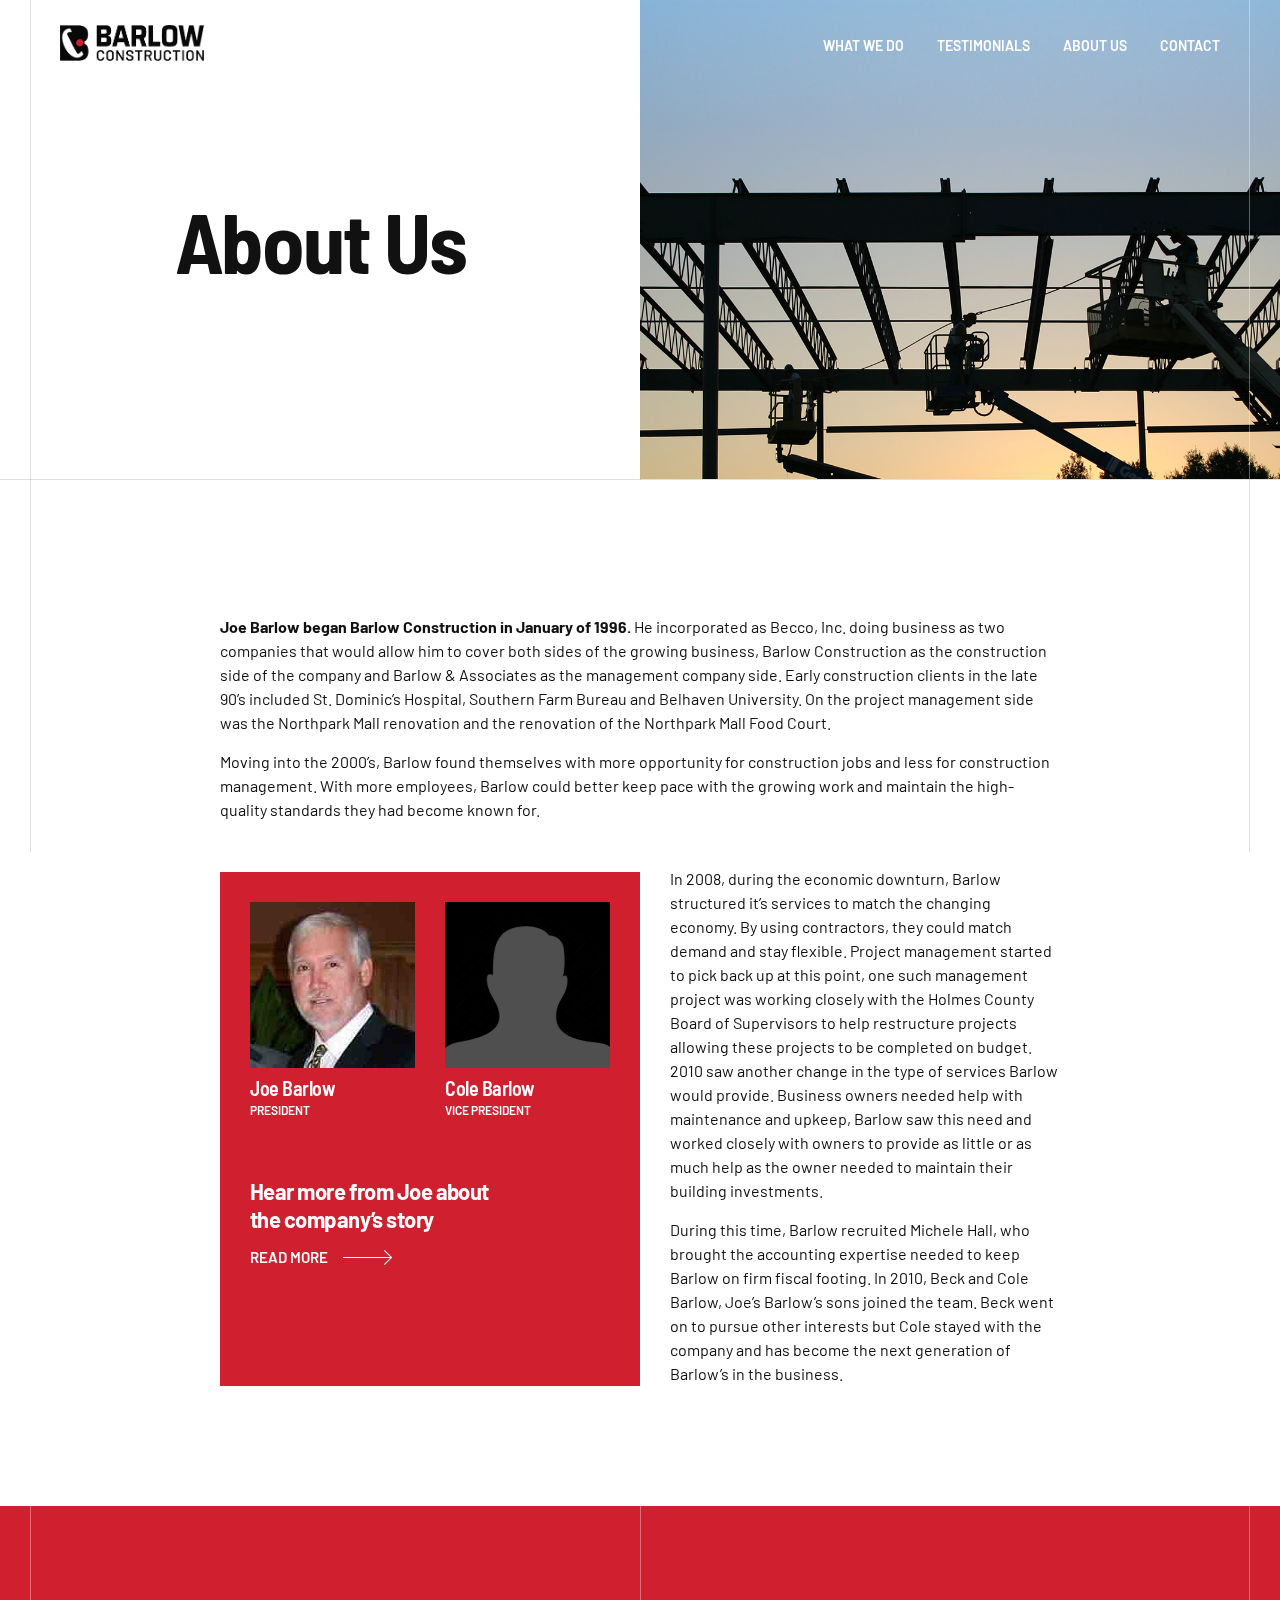
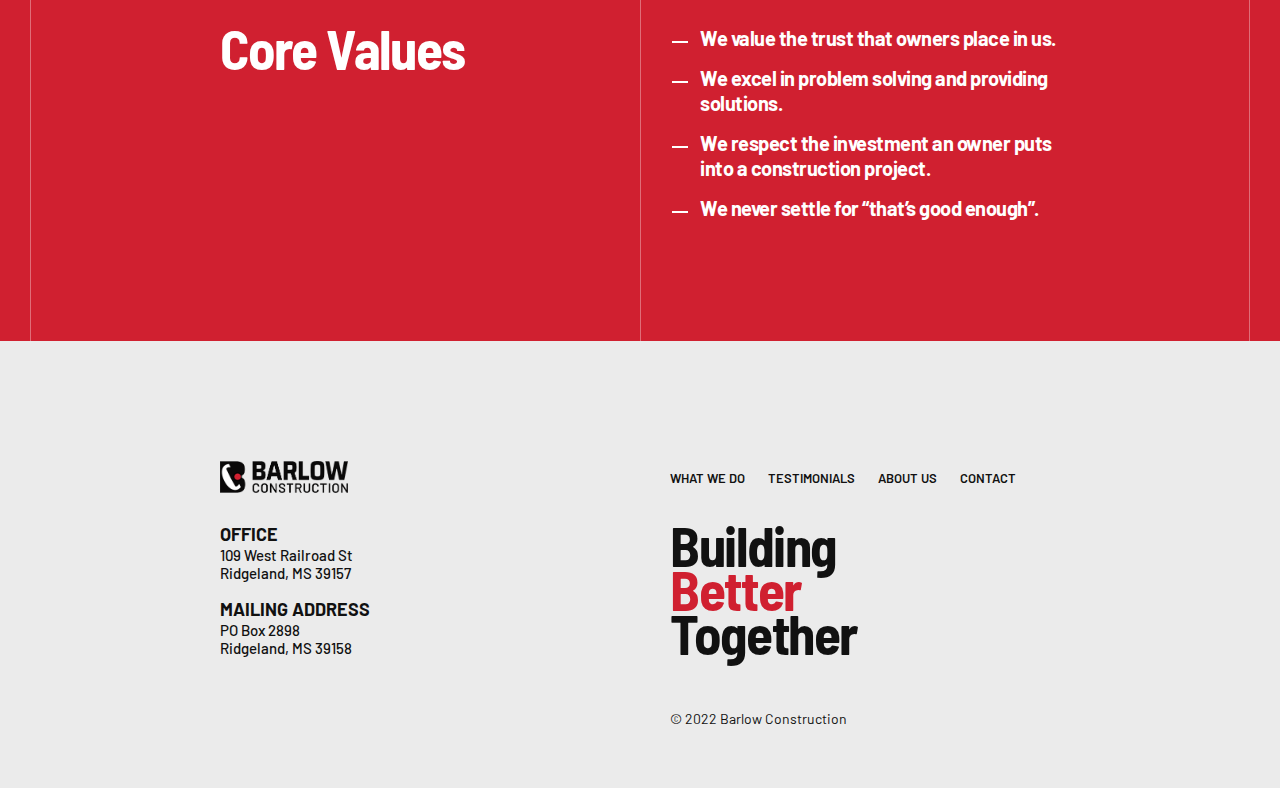
==== about-us.html @ 6a7672b7 "interior pages" ====
<!DOCTYPE html>
<html lang="en">
<head>
  <meta charset="UTF-8">
  <meta http-equiv="X-UA-Compatible" content="IE=edge">
  <meta name="viewport" content="width=device-width, initial-scale=1.0">
  <title>Barlow Construction | What We Do</title>

  <link href="https://fonts.googleapis.com/css2?family=Barlow+Semi+Condensed:wght@700&family=Barlow:wght@300;400;500;600;700&display=swap" rel="stylesheet">
  <link rel="stylesheet" href="css/slick.css">
  <link rel="stylesheet" href="css/main.css">

</head>
<body>

  <header>
    <div class="header_inner flex--vertical">
      <div class="logo"><img src="images/barlow-logo.png" height="36" alt=""></div>
      <nav class="header_nav flex--vertical flex--end">
        <ul>
          <li><a href="">What We Do</a></li>
          <li><a href="testimonials-1.html">Testimonials</a></li>
          <li><a href="">About Us</a></li>
          <li><a href="">Contact</a></li>
        </ul>
        <div class="grid-line_left-white"></div>
        <div class="grid-line_right-white"></div>
      </nav>
      <div class="nav-btn"><span></span><span></span><span></span></div>
    </div>
  </header>

  <main>
    <div class="page-hero flex-row--2">
      <div class="flex--all">
        <div class="page-hero_text">
          <h1 class="heading--1">About Us</h1>
        </div>
      </div>
      <div class="page-hero_image img--fit">
        <div class="grid-line_right-white"></div>
        <img src="img/about-us-hero.jpg" alt="">
      </div>
    </div>
    <div class="page-about">
      <div class="container--sm">
        <div class="page-about_inner">
          <p><strong>Joe Barlow began Barlow Construction in January of 1996.</strong> He incorporated as Becco, Inc. doing business as two companies that would allow him to cover both sides of the growing business, Barlow Construction as the construction side of the company and Barlow & Associates as the management company side. Early construction clients in the late 90’s included St. Dominic’s Hospital, Southern Farm Bureau and Belhaven University. On the project management side was the Northpark Mall renovation and the renovation of the Northpark Mall Food Court.</p>
          <p>Moving into the 2000’s, Barlow found themselves with more opportunity for construction jobs and less for construction management. With more employees, Barlow could better keep pace with the growing work and maintain the high-quality standards they had become known for.</p>
        </div>
      </div>
      <div class="page-about_continued">
        <div class="container--sm flex-row--2">
          <div class="page-about_left">
            <div class="flex-row--2 flex--has-gap">
              <div class="page-about_team-member">
                <img src="img/joe-thumb.jpg">
                <h2 class="heading--4 clr--white">Joe Barlow</h2>
                <h3 class="sub-heading--3 clr--white">President</h3>
              </div>
              <div class="page-about_team-member">
                <img src="img/cole-thumb.jpg">
                <h2 class="heading--4 clr--white">Cole Barlow</h2>
                <h3 class="sub-heading--3 clr--white">Vice President</h3>
              </div>
            </div>
            <div class="page-about_link">
              <h4 class="display--2 clr--white">Hear more from Joe about the company’s story</h4>
              <a href="" class="sub-heading--2 clr--white flex--vertical">
              Read more <img src="images/arrow-right.png" height="15" alt="">
            </a>
            </div>
          </div>
          <div class="page-about_right">
            <p>In 2008, during the economic downturn, Barlow structured it’s services to match the changing economy. By using contractors, they could match demand and stay flexible. Project management started to pick back up at this point, one such management project was working closely with the Holmes County Board of Supervisors to help restructure projects allowing these projects to be completed on budget. 2010 saw another change in the type of services Barlow would provide. Business owners needed help with maintenance and upkeep, Barlow saw this need and worked closely with owners to provide as little or as much help as the owner needed to maintain their building investments.</p>
            <p>During this time, Barlow recruited Michele Hall, who brought the accounting expertise needed to keep Barlow on firm fiscal footing. In 2010, Beck and Cole Barlow, Joe’s Barlow’s sons joined the team. Beck went on to pursue other interests but Cole stayed with the company and has become the next generation of Barlow’s in the business.</p>
          </div>
        </div>
      </div>
    </div>
    <div class="page-about_values">
      <div class="grid-line_left-white"></div>
      <div class="grid-line_middle-white"></div>
      <div class="grid-line_right-white"></div>
      <div class="container--sm flex-row--2">
        <div class="page-about_values-left">
          <h2 class="heading--2 clr--white">Core Values</h2>
        </div>
        <div class="page-about_values-right">
          <ul class="large-bullets clr--white">
            <li>We value the trust that owners place in us.</li>
            <li>We excel in problem solving and providing solutions.</li>
            <li>We respect the investment an owner puts into a construction project.</li>
            <li>We never settle for “that’s good enough”.</li>
          </ul>
        </div>
        
      </div>
      
    </div>

    
  </main>

  <footer class="footer-short">
    <div class="container--sm flex-row--2">
      <div class="footer_left">
        <div class="footer_logo mb--3"><img src="images/barlow-logo.png" height="32" alt=""></div>
        <div class="footer_contact">
          <div class="mb--1">
            <h2 class="sub-heading--1"><strong>Office</strong></h2><br>
            109 West Railroad St<br>
            Ridgeland, MS 39157
          </div>
          <div>
            <h2 class="sub-heading--1"><strong>Mailing Address</strong></h2><br>
            PO Box 2898<br>
            Ridgeland, MS 39158
          </div>
        </div>
      </div>
      <div class="footer_right">
        <nav class="footer_nav flex--vertical mb--3">
          <ul>
            <li><a href="">What We Do</a></li>
            <li><a href="">Testimonials</a></li>
            <li><a href="">About Us</a></li>
            <li><a href="">Contact</a></li>
          </ul>
        </nav>
        <h3 class="heading--2 mb--2">Building<br><span class="clr--red">Better</span><br>Together</h3>
        <div class="copyright">&copy; 2022 Barlow Construction</div>
      </div>
    </div>
  </footer>

  <div class="grid-line_left"></div>
  <div class="grid-line_middle"></div>
  <div class="grid-line_right"></div>

  <script src="https://code.jquery.com/jquery-1.9.1.js"></script>
  <script src="js/slick.min.js"></script>
  <script src="js/main.js"></script>

</body>
</html>
---- css/main.css ----
@charset "UTF-8";
/* easeOutBack */
/* ––––––––––––––––––––––––––––––––––
RESET
–––––––––––––––––––––––––––––––––––*/
*:where(:not(iframe, canvas, img, svg, video):not(svg *)) {
  all: unset;
  display: revert;
}

*,
*::before,
*::after {
  box-sizing: border-box;
}

ol, ul {
  list-style: none;
}

table {
  border-collapse: collapse;
}

textarea {
  white-space: revert;
}

/* ––––––––––––––––––––––––––––––––––
COLORS
–––––––––––––––––––––––––––––––––––*/
:root {
  --primary: #111;
  --white: #fff;
  --red: #d02030;
}

.clr--white {
  color: var(--white);
}

.clr--red {
  color: var(--red);
}

body {
  color: var(--primary);
}

/* ––––––––––––––––––––––––––––––––––
TYPE
–––––––––––––––––––––––––––––––––––*/
html {
  font-size: 62.5%;
  font-family: "Barlow", sans-serif;
  text-rendering: optimizeLegibility;
  -webkit-font-smoothing: antialiased;
  -moz-osx-font-smoothing: grayscale;
  -webkit-text-size-adjust: 100%;
  -ms-text-size-adjust: 100%;
}

:root {
  --fs-base: 1.5rem;
}

body {
  font-size: var(--fs-base);
  font-weight: 500;
  line-height: 1.25;
}

p {
  font-size: 1.6rem;
  line-height: 1.5;
  font-weight: 400;
  margin-top: 15px;
}

.heading--1 {
  font-family: "Barlow Semi Condensed";
  font-size: 6.5rem;
  letter-spacing: -0.025em;
  font-weight: bold;
  line-height: 0.8;
}

.heading--2 {
  font-family: "Barlow Semi Condensed";
  font-size: 4rem;
  letter-spacing: -0.025em;
  font-weight: bold;
  line-height: 0.8;
}

.heading--3 {
  font-family: "Barlow Semi Condensed";
  font-size: 3.5rem;
  letter-spacing: -0.025em;
  font-weight: bold;
  line-height: 0.8;
}

.heading--4 {
  font-family: "Barlow Semi Condensed";
  font-size: 2rem;
  letter-spacing: -0.025em;
  font-weight: 600;
  line-height: 1;
}

.sub-heading--1 {
  display: inline-block;
  font-size: 1.3rem;
  font-weight: 600;
  text-transform: uppercase;
}

.sub-heading--2 {
  display: inline-block;
  font-size: 1.3rem;
  font-weight: 600;
  text-transform: uppercase;
}

.sub-heading--3 {
  display: inline-block;
  font-size: 1.2rem;
  font-weight: 600;
  text-transform: uppercase;
}

.display--1 {
  font-size: 2.2rem;
  letter-spacing: -0.025em;
  font-weight: 700;
}

.display--2 {
  font-size: 2.2rem;
  letter-spacing: -0.025em;
  font-weight: 700;
}

@media screen and (min-width: 48em) {
  .sub-heading--1 {
    display: inline-block;
    font-size: 1.8rem;
    font-weight: 600;
    text-transform: uppercase;
  }

  .sub-heading--2 {
    display: inline-block;
    font-size: 1.5rem;
    font-weight: 600;
    text-transform: uppercase;
  }
}
@media screen and (min-width: 80em) {
  .heading--1 {
    font-size: 8.5rem;
  }

  .heading--2 {
    font-size: 5.5rem;
  }

  .display--1 {
    font-size: 3rem;
    letter-spacing: -0.025em;
    font-weight: 700;
  }
}
strong {
  font-weight: 700;
}

.nested-bullets {
  margin-top: 20px;
}
.nested-bullets li {
  position: relative;
  font-size: 2rem;
  font-weight: 700;
  letter-spacing: -0.025em;
  margin-top: 10px;
  margin-left: 30px;
}
.nested-bullets li:first-child {
  margin-top: 5px;
}
.nested-bullets li:before {
  position: absolute;
  display: block;
  content: "";
  top: 15px;
  left: -28px;
  width: 16px;
  height: 2px;
  background: var(--red);
}
.nested-bullets li ul {
  margin-top: 10px;
  margin-bottom: 20px;
}
.nested-bullets li ul li {
  font-size: 1.8rem;
  font-weight: 500;
  letter-spacing: -0.025em;
  margin-top: 10px;
  margin-left: 0;
}
.nested-bullets li ul li:before {
  top: 12px;
  left: -22px;
  width: 10px;
}

@media screen and (min-width: 48em) {
  .nested-bullets {
    margin-top: 0;
  }
  .nested-bullets li {
    font-size: 2.2rem;
    margin-top: 10px;
    margin-left: 25px;
  }
  .nested-bullets li ul {
    margin-top: 10px;
    margin-bottom: 20px;
  }
  .nested-bullets li ul li {
    font-size: 1.8rem;
    margin-top: 10px;
  }
}
.large-bullets {
  margin-left: 30px;
}
.large-bullets li {
  position: relative;
  font-size: 2rem;
  font-weight: 700;
  letter-spacing: -0.025em;
  margin-top: 15px;
  margin-left: 30px;
}
.large-bullets li:first-child {
  margin-top: 0px;
}
.large-bullets li:before {
  position: absolute;
  display: block;
  content: "";
  top: 15px;
  left: -28px;
  width: 16px;
  height: 2px;
  background: white;
}

/* ————————————————————–––––––
PADDING
————————————————————––––––– */
.mb--1 {
  margin-bottom: 1em;
}

.mb--2 {
  margin-bottom: 1em;
}

.mb--3 {
  margin-bottom: 2em;
}

/* ————————————————————–––––––
Container
————————————————————––––––– */
.container {
  width: min(100%, 1380px);
  margin: 0 auto;
  padding: 0 20px;
}

.container--sm {
  width: min(100%, 960px);
  margin: 0 auto;
  padding: 0 20px;
}

@media screen and (min-width: 48em) {
  .container, .container--sm {
    padding: 0 60px;
  }
}
/* ————————————————————–––––––
Flex
————————————————————––––––– */
:root {
  --gap:30px;
}

@media screen and (min-width: 48em) {
  :root {
    --gap:60px;
  }
}
[class^=flex], [class*=flex] {
  display: flex;
}

.flex--all {
  justify-content: center;
  align-items: center;
}

.flex--vertical {
  align-items: center;
}

.flex--horizontal {
  justify-content: center;
}

.flex--between {
  justify-content: space-between;
}

.flex--end {
  justify-content: flex-end;
}

.flex--reverse {
  flex-direction: row-reverse;
}

.flex--has-gap {
  gap: var(--gap);
}

[class^=flex-row], [class*=flex-row] {
  display: flex;
  flex-direction: column;
}

@media screen and (min-width: 48em) {
  [class^=flex-row], [class*=flex-row] {
    flex-direction: row;
  }
}
.flex-row > * {
  flex-basis: 100%;
}

.flex-row--2 > * {
  flex-basis: 50%;
}

.flex-row--3 > * {
  flex-basis: 33.333333%;
}

.flex-row--4 > * {
  flex-basis: 25%;
}

.flex-row--5 > * {
  flex-basis: 20%;
}

/* ————————————————————–––––––
Image size
————————————————————––––––– */
.img--full img {
  display: block;
  width: 100%;
  height: auto;
}

.img--fit img, .img--fit video {
  display: block;
  top: 0;
  left: 0;
  width: 100%;
  height: 100%;
  object-fit: cover;
}

.vid--full video {
  width: 100%;
  height: auto;
}

.vid--fit video {
  top: 0;
  left: 0;
  width: 100%;
  height: 100%;
  object-fit: cover;
}

/*# sourceMappingURL=bones.scss.map */
main {
  z-index: 1;
  position: relative;
}

header {
  z-index: 999;
  position: absolute;
  top: 0;
  left: 0;
  width: 100%;
  padding: 0 20px;
}
header .header_inner {
  height: 90px;
}
header .header_nav {
  display: none;
  z-index: 888;
  position: fixed;
  bottom: 0;
  right: 0;
  width: 100%;
  height: calc(100vh - 90px);
  padding: 30px 20px;
  background: #52667b url("../images/mobile-nav-hero.jpg") no-repeat bottom center;
  background-size: 100% auto;
}
header .header_nav li {
  display: block;
  margin-bottom: 20px;
  margin-right: 30px;
}
header .header_nav li:last-child {
  margin-right: 0;
}
header .header_nav a {
  font-size: 2rem;
  font-weight: 600;
  text-transform: uppercase;
  color: white;
}

.nav-btn {
  display: block;
  z-index: 999;
  position: absolute;
  top: 34px;
  right: 20px;
  width: 26px;
  height: 26px;
}
.nav-btn span {
  display: block;
  width: 26px;
  height: 3px;
  background: var(--primary);
  -webkit-transition: all 0.25s cubic-bezier(0.19, 1, 0.22, 1);
  -moz-transition: all 0.25s cubic-bezier(0.19, 1, 0.22, 1);
  -ms-transition: all 0.25s cubic-bezier(0.19, 1, 0.22, 1);
  -o-transition: all 0.25s cubic-bezier(0.19, 1, 0.22, 1);
  transition: all 0.25s cubic-bezier(0.19, 1, 0.22, 1);
}
.nav-btn span:first-child {
  margin-bottom: 5px;
}
.nav-btn span:last-child {
  margin-top: 5px;
}
.nav-btn.open {
  display: flex;
  flex-direction: column;
  justify-content: center;
  top: 32px;
}
.nav-btn.open span:first-child {
  margin-bottom: 0;
  transform: rotate(45deg);
}
.nav-btn.open span:nth-child(2) {
  display: none;
}
.nav-btn.open span:last-child {
  margin-top: -3px;
  transform: rotate(-45deg);
}

@media screen and (min-width: 48em) {
  header {
    padding: 0 60px;
  }
  header .header_nav {
    display: flex !important;
    z-index: 999;
    position: absolute;
    top: 0;
    right: 60px;
    width: auto;
    height: auto;
    padding: 0;
    background: transparent;
    overflow: scroll;
  }
  header .header_nav li {
    display: inline-block;
    margin-bottom: 0;
    margin-right: 30px;
  }
  header .header_nav li:last-child {
    margin-right: 0;
  }
  header .header_nav a {
    font-size: 1.4rem;
  }
  header .header_nav .grid-line_left-white, header .header_nav .grid-line_right-white {
    display: none;
  }

  .nav-btn, .nav-btn.open {
    display: none;
  }
}
footer {
  display: flex;
  justify-content: center;
  background: #ebebeb;
  padding: 140px 0 30px 0;
  margin-top: -60px;
  text-align: center;
}
footer.footer-short {
  padding: 60px 0 30px 0;
  margin-top: 0px;
}
footer .container--sm {
  padding: 10px;
}
footer .footer_right {
  padding-left: 0px;
  margin-top: 2em;
  border-top: 1px solid rgba(0, 0, 0, 0.15);
}
footer .footer_logo {
  height: 32px;
}
footer .footer_logo img {
  display: inline-block;
}
footer .footer_nav {
  height: auto;
  padding-top: 2em;
}
footer .footer_nav ul {
  margin: 0 auto;
}
footer .footer_nav li {
  display: block;
  margin-right: 0;
  margin-bottom: 10px;
}
footer .footer_nav li:last-child {
  margin-right: 0;
}
footer .footer_nav a {
  font-size: 1.3rem;
  font-weight: 600;
  text-transform: uppercase;
}
footer .copyright {
  font-size: 1.4rem;
  font-weight: 400;
}

@media screen and (min-width: 48em) {
  footer {
    display: block;
    padding: 240px 0 60px 0;
    margin-top: -120px;
    text-align: left;
  }
  footer.footer-short {
    padding: 120px 0 60px 0;
  }
  footer .container--sm {
    padding: 0 60px;
  }
  footer .footer_right {
    margin-top: 0;
    border-top: none;
    padding-left: 30px;
  }
  footer .footer_logo img {
    display: block;
  }
  footer .footer_nav {
    height: 32px;
    padding-top: 0;
  }
  footer .footer_nav ul {
    margin: 0;
  }
  footer .footer_nav li {
    display: inline-block;
    margin-right: 20px;
    margin-bottom: 0;
  }
  footer .footer_nav li:last-child {
    margin-right: 0;
  }
}
.grid-line_left, .grid-line_middle, .grid-line_right {
  z-index: 0;
  position: fixed;
  top: 0;
  width: 1px;
  height: 100%;
  background: rgba(0, 0, 0, 0.12);
}

.grid-line_left {
  left: 9px;
}

.grid-line_middle {
  display: none;
  left: 50%;
}

.grid-line_right {
  right: 9px;
}

.grid-line_left-white, .grid-line_middle-white, .grid-line_right-white {
  z-index: 2;
  position: absolute;
  top: 0;
  width: 1px;
  height: 100%;
  background: rgba(255, 255, 255, 0.35);
}

.grid-line_left-white {
  left: 9px;
}

.grid-line_middle-white {
  display: none;
  left: 50%;
}

.grid-line_right-white {
  right: 9px;
}

@media screen and (min-width: 48em) {
  .grid-line_middle, .grid-line_middle-white {
    display: block;
  }

  .grid-line_left {
    left: 30px;
  }

  .grid-line_right {
    right: 30px;
  }

  .grid-line_left-white {
    left: 30px;
  }

  .grid-line_right-white {
    right: 30px;
  }
}
.hero {
  min-height: 480px;
  border-bottom: 1px solid rgba(0, 0, 0, 0.12);
}

.hero_text {
  padding: 120px 0;
}

.hero_image {
  display: none;
  position: relative;
}

@media screen and (min-width: 48em) {
  .hero {
    max-height: 768px;
  }

  .hero_text {
    padding: 60px 0;
    margin-top: -30px;
  }

  .hero_image {
    display: block;
  }
}
@media screen and (min-width: 80em) {
  .hero_text {
    margin-top: -60px;
  }
}
.page-hero {
  border-bottom: 1px solid rgba(0, 0, 0, 0.12);
}

.page-hero_text {
  padding: 120px 0 90px 0;
}

.page-hero_image {
  position: relative;
}

@media screen and (min-width: 48em) {
  .page-hero {
    min-height: 480px;
    max-height: 768px;
  }

  .page-hero_text {
    padding: 60px 0;
  }

  .page-hero_image {
    display: block;
  }
}
.home-quick-nav {
  position: relative;
  margin-top: -90px;
}

.home-quick-nav_block {
  background: var(--red);
  box-shadow: 0 5px 15px 0 rgba(0, 0, 0, 0.25);
}

.home-quick-nav_block-header {
  height: 70px;
  padding: 0 30px;
  font-weight: 600;
  text-transform: uppercase;
}
.home-quick-nav_block-header img {
  display: block;
  margin-left: 20px;
  margin-top: 2px;
}

.home-quick-nav_block-image img {
  display: block;
  max-width: 100%;
  height: auto;
}

@media screen and (min-width: 48em) {
  .home-quick-nav {
    margin-top: -70px;
  }
}
@media screen and (min-width: 80em) {
  .home-quick-nav {
    margin-top: -80px;
  }

  .home-quick-nav_block-header {
    height: 80px;
    font-size: 1.8rem;
  }
}
.home-about-us {
  position: relative;
  margin-top: 30px;
}
.home-about-us .container {
  width: 100%;
}

.home-about-us_text {
  position: relative;
  top: 0;
  left: 0;
  width: 100%;
  height: 100%;
  padding: 0 20px;
}

.home-about-us_text-inner {
  max-width: 550px;
  margin: 0 auto;
  padding: 30px;
  background: var(--red);
}

.home-about-us_link {
  background: var(--red);
  padding: 30px 0;
  border-top: 1px solid rgba(255, 255, 255, 0.35);
  font-weight: 600;
  text-transform: uppercase;
}
.home-about-us_link img {
  display: block;
  margin-left: 20px;
  margin-top: 2px;
}

@media screen and (min-width: 48em) {
  .home-about-us {
    position: relative;
    margin-top: 60px;
  }
  .home-about-us .container {
    width: min(100%, 1380px);
    height: 400px;
  }

  .home-about-us_text {
    position: absolute;
    top: 0;
    left: 0;
    width: 50%;
    padding: 0 30px;
    background: var(--red);
  }

  .home-about-us_text-inner {
    margin: 0 auto;
    padding: 30px;
    background: var(--red);
  }
}
.page-intro {
  padding: 60px 0;
  margin-top: -1px;
  background: var(--red);
}

.page-bullet-group {
  padding: 60px 0;
}

.page-bullet-group_bullets {
  padding-left: 0;
}

@media screen and (min-width: 48em) {
  .page-intro {
    padding: 120px 0;
  }

  .page-bullet-group {
    padding: 120px 0;
  }

  .page-bullet-group_bullets {
    padding-left: 30px;
  }
}
.page-slider .slider-container {
  position: relative;
}
.page-slider .slide img {
  display: block;
  width: 100%;
  height: auto;
}
.page-slider .slider-prev, .page-slider .slider-next {
  display: flex;
  align-items: center;
  justify-content: center;
  position: absolute;
  width: 40px;
  height: 40px;
  top: 50%;
  margin-top: -20px;
  background: var(--red);
}
.page-slider .slider-prev img, .page-slider .slider-next img {
  height: 12px;
}
.page-slider .slider-prev {
  left: 0;
}
.page-slider .slider-next {
  right: 0;
}
.page-slider .slick-dots {
  position: absolute;
  bottom: 24px;
  left: 0;
  width: 100%;
  text-align: center;
}
.page-slider .slick-dots li {
  display: inline-block;
  margin: 0 4px;
}
.page-slider .slick-dots li button {
  -webkit-appearance: none;
  -moz-appearance: none;
  appearance: none;
  font-size: 0;
  text-indent: -99px;
  display: block;
  width: 10px;
  height: 10px;
  border-radius: 100%;
  background: rgba(255, 255, 255, 0.8);
}
.page-slider .slick-dots li.slick-active button {
  background: var(--red);
}

@media screen and (min-width: 48em) {
  .page-slider .slider-prev, .page-slider .slider-next {
    width: 50px;
    height: 50px;
    margin-top: -25px;
  }
  .page-slider .slider-prev img, .page-slider .slider-next img {
    height: 15px;
  }
}
.page-testimonial {
  position: relative;
  padding: 60px 0;
}
.page-testimonial .flex--end {
  justify-content: flex-start;
}
.page-testimonial .testimonial-left img {
  margin-right: 15px;
}
.page-testimonial .testimonial-right {
  max-width: 600px;
  padding-left: 20px;
  padding-right: 20px;
}
.page-testimonial .testimonial-client {
  padding-right: 30px;
}
.page-testimonial .testimonial-client h2 {
  display: block;
  margin-bottom: 0.25em;
}
.page-testimonial .testimonial-quote {
  padding: 60px 20px 60px 20px;
  margin: 60px 0;
  background: var(--red);
}
.page-testimonial .testimonial-quote .testimonial-quote_inner {
  padding: 0 0;
  max-width: 600px;
  margin: 0 auto;
}
.page-testimonial .testimonial-quote .testimonial-quote_client {
  margin-top: 30px;
}
.page-testimonial .testimonial-question {
  margin-top: 40px;
}
.page-testimonial .testimonial-question:first-child {
  margin-top: 0;
}

.more-testimonials {
  padding: 0 30px;
  border-top: 1px solid rgba(0, 0, 0, 0.15);
  text-align: center;
}

.more-testimonials_list {
  margin-top: 30px;
}

.more-testimonials_inner {
  padding: 60px 30px;
  background: white;
  text-align: center;
}

.more-testimonials_list-item h2 {
  margin-bottom: 3px;
}
.more-testimonials_list-item img {
  display: inline-block;
  margin-bottom: 10px;
}

@media screen and (min-width: 48em) {
  .page-testimonial {
    padding: 120px 0;
  }
  .page-testimonial .flex--end {
    justify-content: flex-end;
  }
  .page-testimonial .testimonial-right {
    padding-left: 30px;
    padding-right: 60px;
  }
  .page-testimonial .testimonial-client {
    padding-right: 60px;
  }
  .page-testimonial .testimonial-quote {
    padding: 120px 0 120px 30px;
    margin: 120px 0;
  }
  .page-testimonial .testimonial-question {
    margin-top: 40px;
  }

  .more-testimonials {
    padding: 0 60px;
  }

  .more-testimonials_list {
    margin-top: 60px;
  }

  .more-testimonials_inner {
    padding: 120px 60px;
  }
}
.page-about_inner {
  padding: 120px 0 30px 0;
  background: white;
}

.page-about_continued {
  padding: 0 0 120px 0;
  background: white;
}

.page-about_left {
  padding: 30px;
  margin-top: 20px;
  background: var(--red);
}
.page-about_left .flex--has-gap {
  gap: 30px;
}
.page-about_left .flex-row--2 {
  flex-direction: row;
}

.page-about_right {
  padding-left: 30px;
}

.page-about_team-member img {
  display: block;
  width: 100%;
  max-width: 180px;
  height: auto;
  margin-bottom: 10px;
}
.page-about_team-member h2 {
  margin-bottom: 2px;
}

.page-about_link {
  margin-top: 60px;
}
.page-about_link h4 {
  max-width: 250px;
}
.page-about_link a {
  margin-top: 15px;
}
.page-about_link a img {
  margin-left: 15px;
}

.page-about_values {
  position: relative;
  padding: 120px 0;
  background: var(--red);
}

/*# sourceMappingURL=main.css.map */
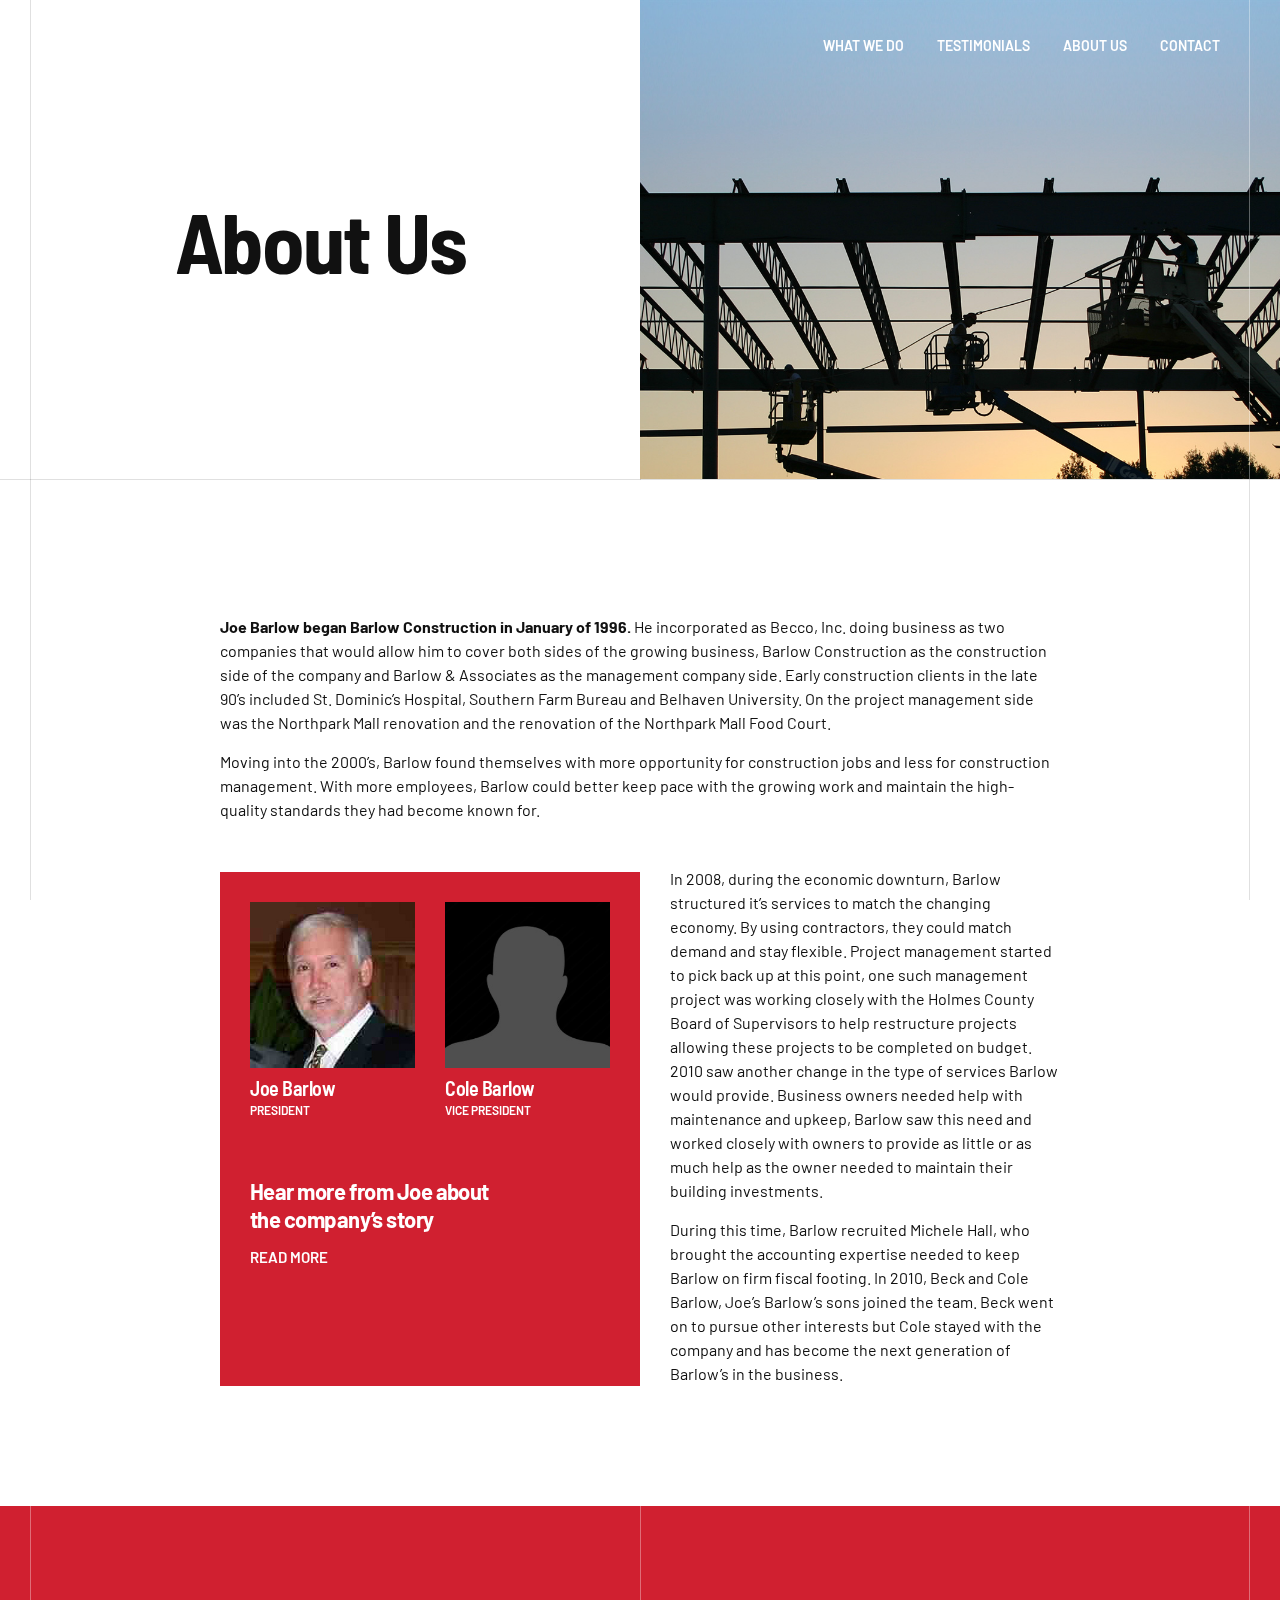
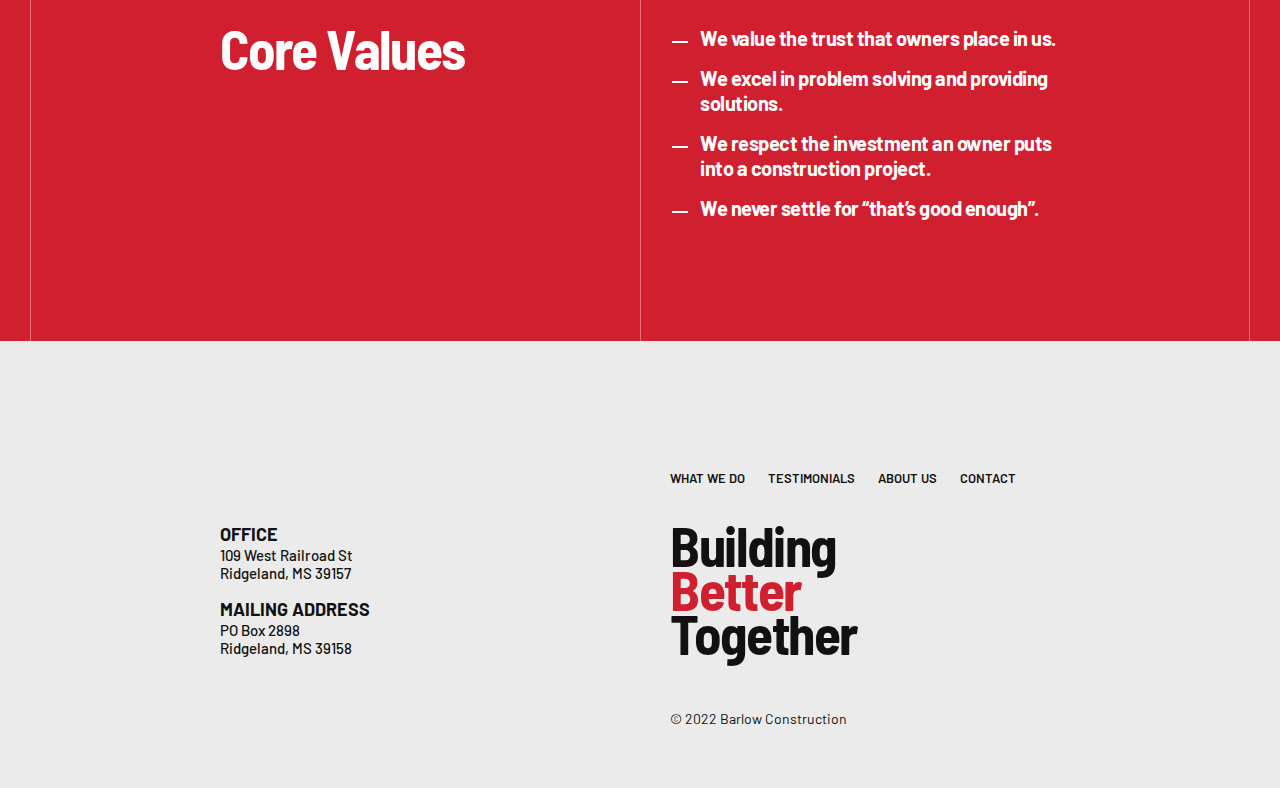
==== commit 0b9d1830: "interior pages" ====
--- a/about-us.html
+++ b/about-us.html
@@ -43,37 +43,37 @@
       </div>
     </div>
     <div class="page-about">
-      <div class="container--sm">
-        <div class="page-about_inner">
+      <div class="page-about_inner container--sm">
+       
           <p><strong>Joe Barlow began Barlow Construction in January of 1996.</strong> He incorporated as Becco, Inc. doing business as two companies that would allow him to cover both sides of the growing business, Barlow Construction as the construction side of the company and Barlow & Associates as the management company side. Early construction clients in the late 90’s included St. Dominic’s Hospital, Southern Farm Bureau and Belhaven University. On the project management side was the Northpark Mall renovation and the renovation of the Northpark Mall Food Court.</p>
           <p>Moving into the 2000’s, Barlow found themselves with more opportunity for construction jobs and less for construction management. With more employees, Barlow could better keep pace with the growing work and maintain the high-quality standards they had become known for.</p>
-        </div>
-      </div>
-      <div class="page-about_continued">
-        <div class="container--sm flex-row--2">
-          <div class="page-about_left">
-            <div class="flex-row--2 flex--has-gap">
-              <div class="page-about_team-member">
-                <img src="img/joe-thumb.jpg">
-                <h2 class="heading--4 clr--white">Joe Barlow</h2>
-                <h3 class="sub-heading--3 clr--white">President</h3>
+       
+        <div class="page-about_continued">
+          <div class="flex-row--2">
+            <div class="page-about_left">
+              <div class="flex-row--2 flex--has-gap">
+                <div class="page-about_team-member">
+                  <img src="img/joe-thumb.jpg">
+                  <h2 class="heading--4 clr--white">Joe Barlow</h2>
+                  <h3 class="sub-heading--3 clr--white">President</h3>
+                </div>
+                <div class="page-about_team-member">
+                  <img src="img/cole-thumb.jpg">
+                  <h2 class="heading--4 clr--white">Cole Barlow</h2>
+                  <h3 class="sub-heading--3 clr--white">Vice President</h3>
+                </div>
               </div>
-              <div class="page-about_team-member">
-                <img src="img/cole-thumb.jpg">
-                <h2 class="heading--4 clr--white">Cole Barlow</h2>
-                <h3 class="sub-heading--3 clr--white">Vice President</h3>
+              <div class="page-about_link">
+                <h4 class="display--2 clr--white">Hear more from Joe about the company’s story</h4>
+                <a href="" class="sub-heading--2 clr--white flex--vertical">
+                Read more <img src="images/arrow-right.png" height="15" alt="">
+              </a>
               </div>
             </div>
-            <div class="page-about_link">
-              <h4 class="display--2 clr--white">Hear more from Joe about the company’s story</h4>
-              <a href="" class="sub-heading--2 clr--white flex--vertical">
-              Read more <img src="images/arrow-right.png" height="15" alt="">
-            </a>
+            <div class="page-about_right">
+              <p>In 2008, during the economic downturn, Barlow structured it’s services to match the changing economy. By using contractors, they could match demand and stay flexible. Project management started to pick back up at this point, one such management project was working closely with the Holmes County Board of Supervisors to help restructure projects allowing these projects to be completed on budget. 2010 saw another change in the type of services Barlow would provide. Business owners needed help with maintenance and upkeep, Barlow saw this need and worked closely with owners to provide as little or as much help as the owner needed to maintain their building investments.</p>
+              <p>During this time, Barlow recruited Michele Hall, who brought the accounting expertise needed to keep Barlow on firm fiscal footing. In 2010, Beck and Cole Barlow, Joe’s Barlow’s sons joined the team. Beck went on to pursue other interests but Cole stayed with the company and has become the next generation of Barlow’s in the business.</p>
             </div>
-          </div>
-          <div class="page-about_right">
-            <p>In 2008, during the economic downturn, Barlow structured it’s services to match the changing economy. By using contractors, they could match demand and stay flexible. Project management started to pick back up at this point, one such management project was working closely with the Holmes County Board of Supervisors to help restructure projects allowing these projects to be completed on budget. 2010 saw another change in the type of services Barlow would provide. Business owners needed help with maintenance and upkeep, Barlow saw this need and worked closely with owners to provide as little or as much help as the owner needed to maintain their building investments.</p>
-            <p>During this time, Barlow recruited Michele Hall, who brought the accounting expertise needed to keep Barlow on firm fiscal footing. In 2010, Beck and Cole Barlow, Joe’s Barlow’s sons joined the team. Beck went on to pursue other interests but Cole stayed with the company and has become the next generation of Barlow’s in the business.</p>
           </div>
         </div>
       </div>
--- a/css/main.css
+++ b/css/main.css
@@ -236,11 +236,11 @@
   }
 }
 .large-bullets {
-  margin-left: 30px;
+  margin-left: 0;
 }
 .large-bullets li {
   position: relative;
-  font-size: 2rem;
+  font-size: 1.8rem;
   font-weight: 700;
   letter-spacing: -0.025em;
   margin-top: 15px;
@@ -260,6 +260,14 @@
   background: white;
 }
 
+@media screen and (min-width: 48em) {
+  .large-bullets {
+    margin-left: 30px;
+  }
+  .large-bullets li {
+    font-size: 2rem;
+  }
+}
 /* ————————————————————–––––––
 PADDING
 ————————————————————––––––– */
@@ -1033,19 +1041,24 @@
     padding: 120px 60px;
   }
 }
+.page-about {
+  padding: 0 0px;
+}
+
 .page-about_inner {
-  padding: 120px 0 30px 0;
-  background: white;
+  padding-top: 60px;
+  padding-bottom: 60px;
+  background: transparent;
 }
 
 .page-about_continued {
-  padding: 0 0 120px 0;
-  background: white;
+  margin-top: 30px;
 }
 
 .page-about_left {
   padding: 30px;
   margin-top: 20px;
+  margin-bottom: 30px;
   background: var(--red);
 }
 .page-about_left .flex--has-gap {
@@ -1056,7 +1069,7 @@
 }
 
 .page-about_right {
-  padding-left: 30px;
+  padding-left: 0;
 }
 
 .page-about_team-member img {
@@ -1071,7 +1084,7 @@
 }
 
 .page-about_link {
-  margin-top: 60px;
+  margin-top: 30px;
 }
 .page-about_link h4 {
   max-width: 250px;
@@ -1085,8 +1098,106 @@
 
 .page-about_values {
   position: relative;
-  padding: 120px 0;
+  padding: 60px 0;
   background: var(--red);
 }
+.page-about_values h2 {
+  margin-bottom: 30px;
+}
+
+@media screen and (min-width: 48em) {
+  .page-about {
+    padding: 0 60px;
+  }
+
+  .page-about_inner {
+    padding-top: 120px;
+    padding-bottom: 120px;
+    background: white;
+  }
+
+  .page-about_continued {
+    margin-top: 30px;
+  }
+
+  .page-about_left {
+    padding: 30px;
+    margin-top: 20px;
+    margin-bottom: 0;
+  }
+
+  .page-about_right {
+    padding-left: 30px;
+  }
+
+  .page-about_link {
+    margin-top: 60px;
+  }
+  .page-about_link h4 {
+    max-width: 250px;
+  }
+  .page-about_link a {
+    margin-top: 15px;
+  }
+  .page-about_link a img {
+    margin-left: 15px;
+  }
+
+  .page-about_values {
+    padding: 120px 0;
+  }
+  .page-about_values h2 {
+    margin-bottom: 0;
+  }
+}
+.page-contact_info {
+  padding: 60px 0;
+}
+.page-contact_info .contact-group {
+  margin-top: 30px;
+  font-size: 1.7rem;
+}
+.page-contact_info .contact-group:first-child {
+  margin-top: 0;
+}
+.page-contact_info .contact-group h2 {
+  margin-bottom: 5px;
+}
+.page-contact_info .contact-group a {
+  text-decoration: underline;
+}
+.page-contact_info .contact-group li strong {
+  display: inline-block;
+  width: 100px;
+}
+.page-contact_info .page-contact_info-right {
+  padding-left: 0;
+  margin-top: 30px;
+}
+
+.page-contact_map {
+  height: 450px;
+  background: var(--red) url("../img/contact-map.jpg") no-repeat center;
+  background-size: cover;
+}
+.page-contact_map .map-pin {
+  text-align: center;
+}
+.page-contact_map .map-pin a {
+  text-decoration: underline;
+}
+
+@media screen and (min-width: 48em) {
+  .page-contact_info {
+    padding: 120px 0;
+  }
+  .page-contact_info .contact-group {
+    font-size: 1.7rem;
+  }
+  .page-contact_info .page-contact_info-right {
+    padding-left: 30px;
+    margin-top: 0;
+  }
+}
 
 /*# sourceMappingURL=main.css.map */
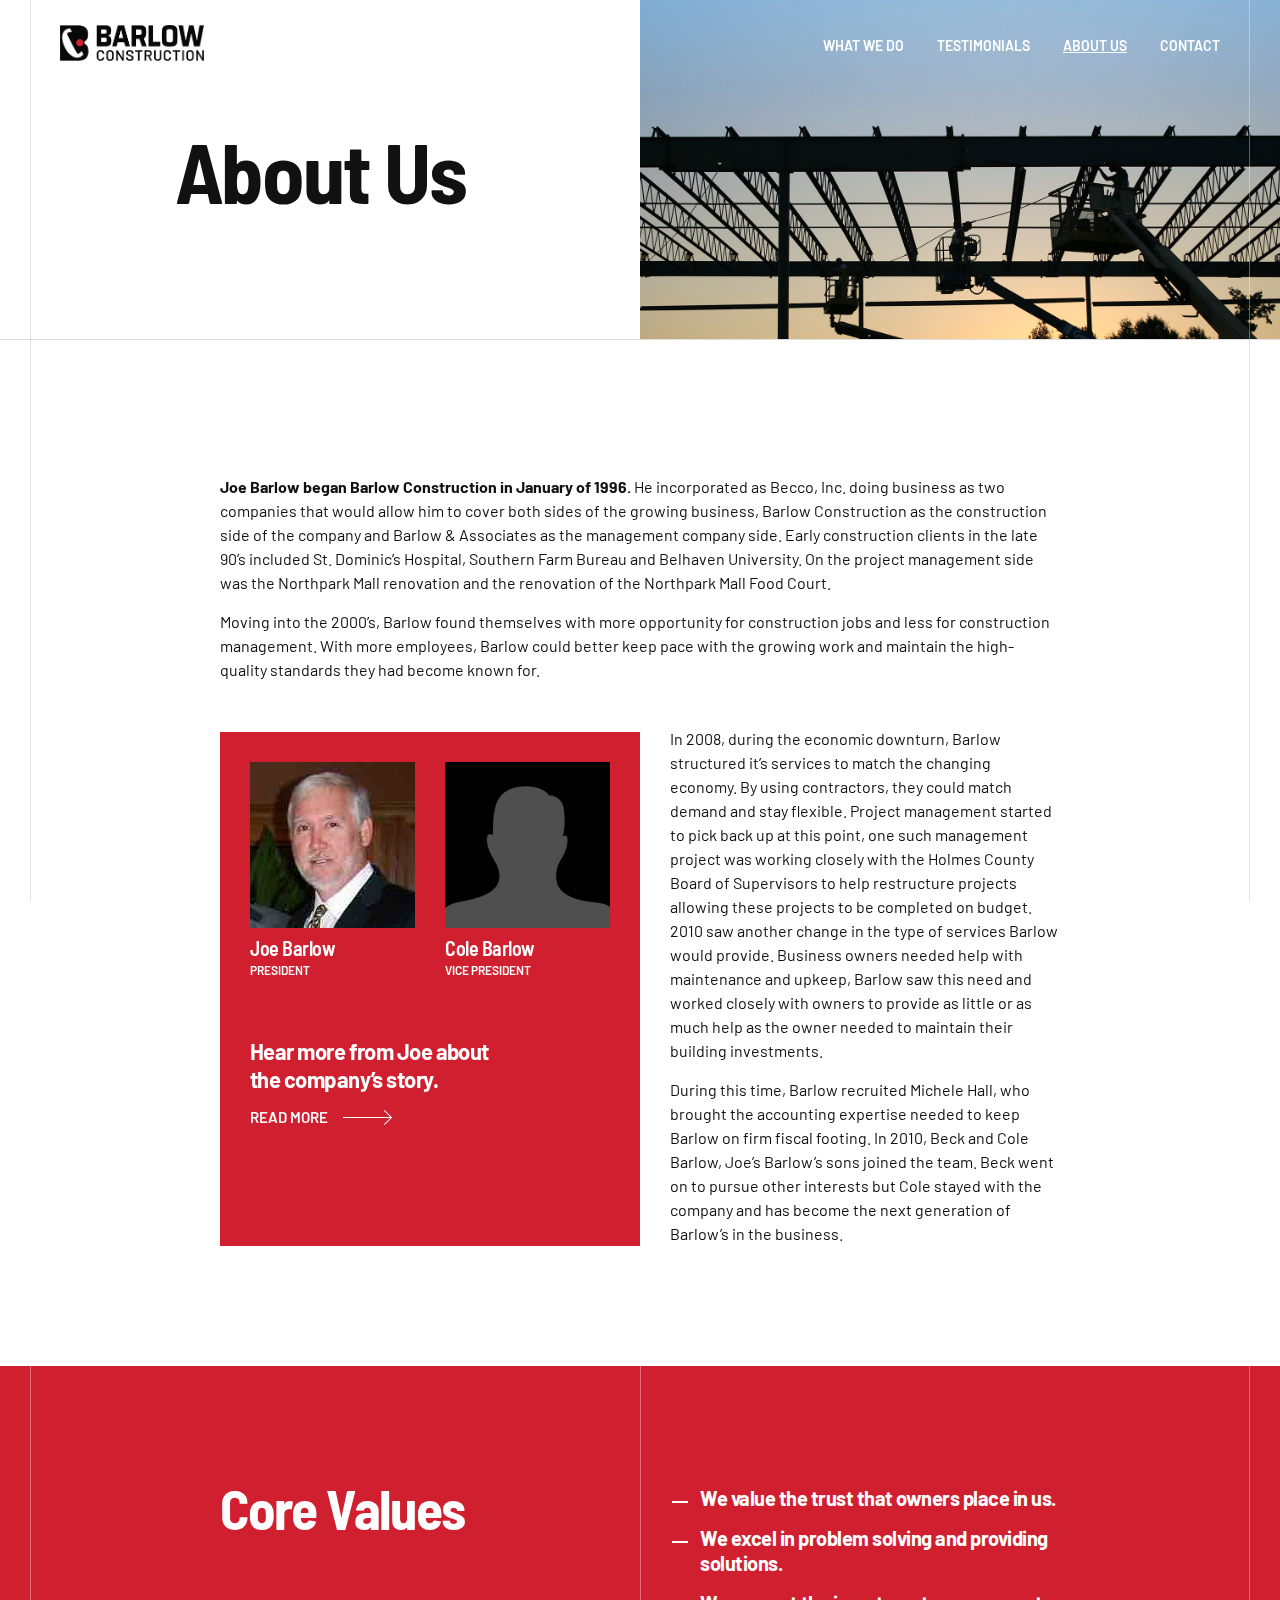
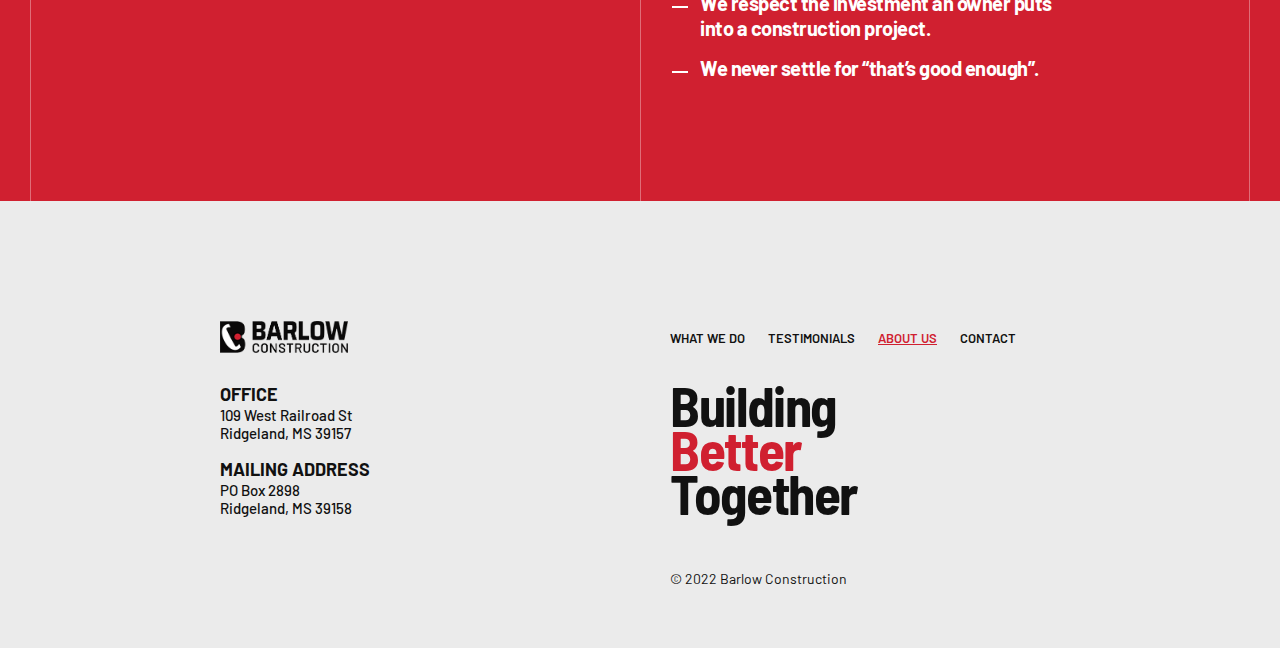
==== commit a81c8bcc: "interior pages" ====
--- a/about-us.html
+++ b/about-us.html
@@ -15,13 +15,13 @@
 
   <header>
     <div class="header_inner flex--vertical">
-      <div class="logo"><img src="images/barlow-logo.png" height="36" alt=""></div>
+      <div class="logo"><a href="index.html"><img src="img/barlow-logo.png" height="36" alt=""></a></div>
       <nav class="header_nav flex--vertical flex--end">
         <ul>
-          <li><a href="">What We Do</a></li>
+          <li><a href="what-we-do.html">What We Do</a></li>
           <li><a href="testimonials-1.html">Testimonials</a></li>
-          <li><a href="">About Us</a></li>
-          <li><a href="">Contact</a></li>
+          <li class="active"><a href="about-us.html">About Us</a></li>
+          <li><a href="contact.html">Contact</a></li>
         </ul>
         <div class="grid-line_left-white"></div>
         <div class="grid-line_right-white"></div>
@@ -64,9 +64,9 @@
                 </div>
               </div>
               <div class="page-about_link">
-                <h4 class="display--2 clr--white">Hear more from Joe about the company’s story</h4>
+                <h4 class="display--2 clr--white">Hear more from Joe about the company’s story.</h4>
                 <a href="" class="sub-heading--2 clr--white flex--vertical">
-                Read more <img src="images/arrow-right.png" height="15" alt="">
+                Read more <img src="img/arrow-right.png" height="15" alt="">
               </a>
               </div>
             </div>
@@ -105,7 +105,7 @@
   <footer class="footer-short">
     <div class="container--sm flex-row--2">
       <div class="footer_left">
-        <div class="footer_logo mb--3"><img src="images/barlow-logo.png" height="32" alt=""></div>
+        <div class="footer_logo mb--3"><img src="img/barlow-logo.png" height="32" alt=""></div>
         <div class="footer_contact">
           <div class="mb--1">
             <h2 class="sub-heading--1"><strong>Office</strong></h2><br>
@@ -122,10 +122,10 @@
       <div class="footer_right">
         <nav class="footer_nav flex--vertical mb--3">
           <ul>
-            <li><a href="">What We Do</a></li>
-            <li><a href="">Testimonials</a></li>
-            <li><a href="">About Us</a></li>
-            <li><a href="">Contact</a></li>
+            <li><a href="what-we-do.html">What We Do</a></li>
+            <li><a href="testimonials-1.html">Testimonials</a></li>
+            <li class="active"><a href="about-us.html">About Us</a></li>
+            <li><a href="contact.html">Contact</a></li>
           </ul>
         </nav>
         <h3 class="heading--2 mb--2">Building<br><span class="clr--red">Better</span><br>Together</h3>
--- a/css/main.css
+++ b/css/main.css
@@ -79,7 +79,7 @@
 
 .heading--1 {
   font-family: "Barlow Semi Condensed";
-  font-size: 6.5rem;
+  font-size: 5.5rem;
   letter-spacing: -0.025em;
   font-weight: bold;
   line-height: 0.8;
@@ -446,11 +446,17 @@
 header .header_nav li:last-child {
   margin-right: 0;
 }
+header .header_nav li.active a {
+  text-decoration: underline;
+}
 header .header_nav a {
   font-size: 2rem;
   font-weight: 600;
   text-transform: uppercase;
   color: white;
+}
+header .header_nav a:hover {
+  text-decoration: underline;
 }
 
 .nav-btn {
@@ -573,10 +579,17 @@
 footer .footer_nav li:last-child {
   margin-right: 0;
 }
+footer .footer_nav li.active a {
+  color: var(--red);
+  text-decoration: underline;
+}
 footer .footer_nav a {
   font-size: 1.3rem;
   font-weight: 600;
   text-transform: uppercase;
+}
+footer .footer_nav a:hover {
+  text-decoration: underline;
 }
 footer .copyright {
   font-size: 1.4rem;
@@ -732,7 +745,7 @@
 
 @media screen and (min-width: 48em) {
   .page-hero {
-    min-height: 480px;
+    min-height: 340px;
     max-height: 768px;
   }
 
@@ -1176,7 +1189,7 @@
 }
 
 .page-contact_map {
-  height: 450px;
+  height: 300px;
   background: var(--red) url("../img/contact-map.jpg") no-repeat center;
   background-size: cover;
 }
@@ -1198,6 +1211,10 @@
     padding-left: 30px;
     margin-top: 0;
   }
+
+  .page-contact_map {
+    height: 450px;
+  }
 }
 
 /*# sourceMappingURL=main.css.map */
